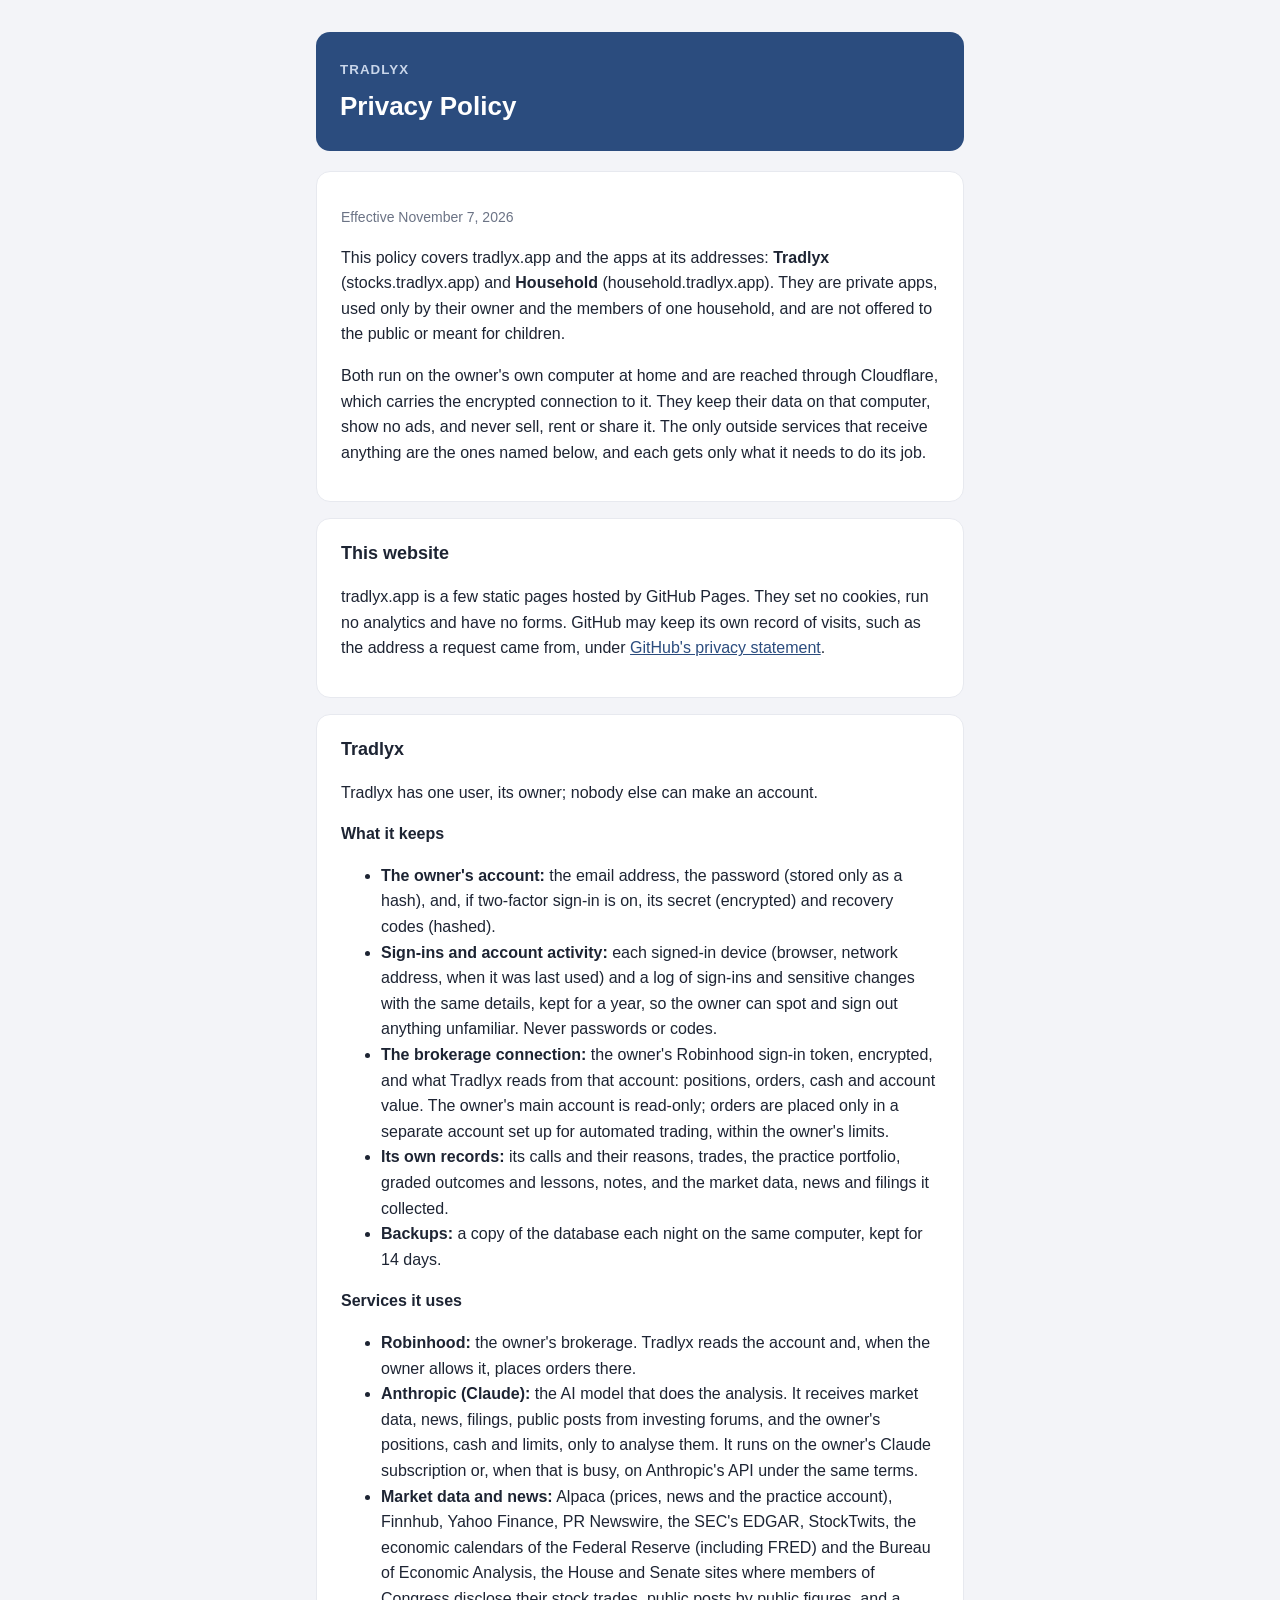
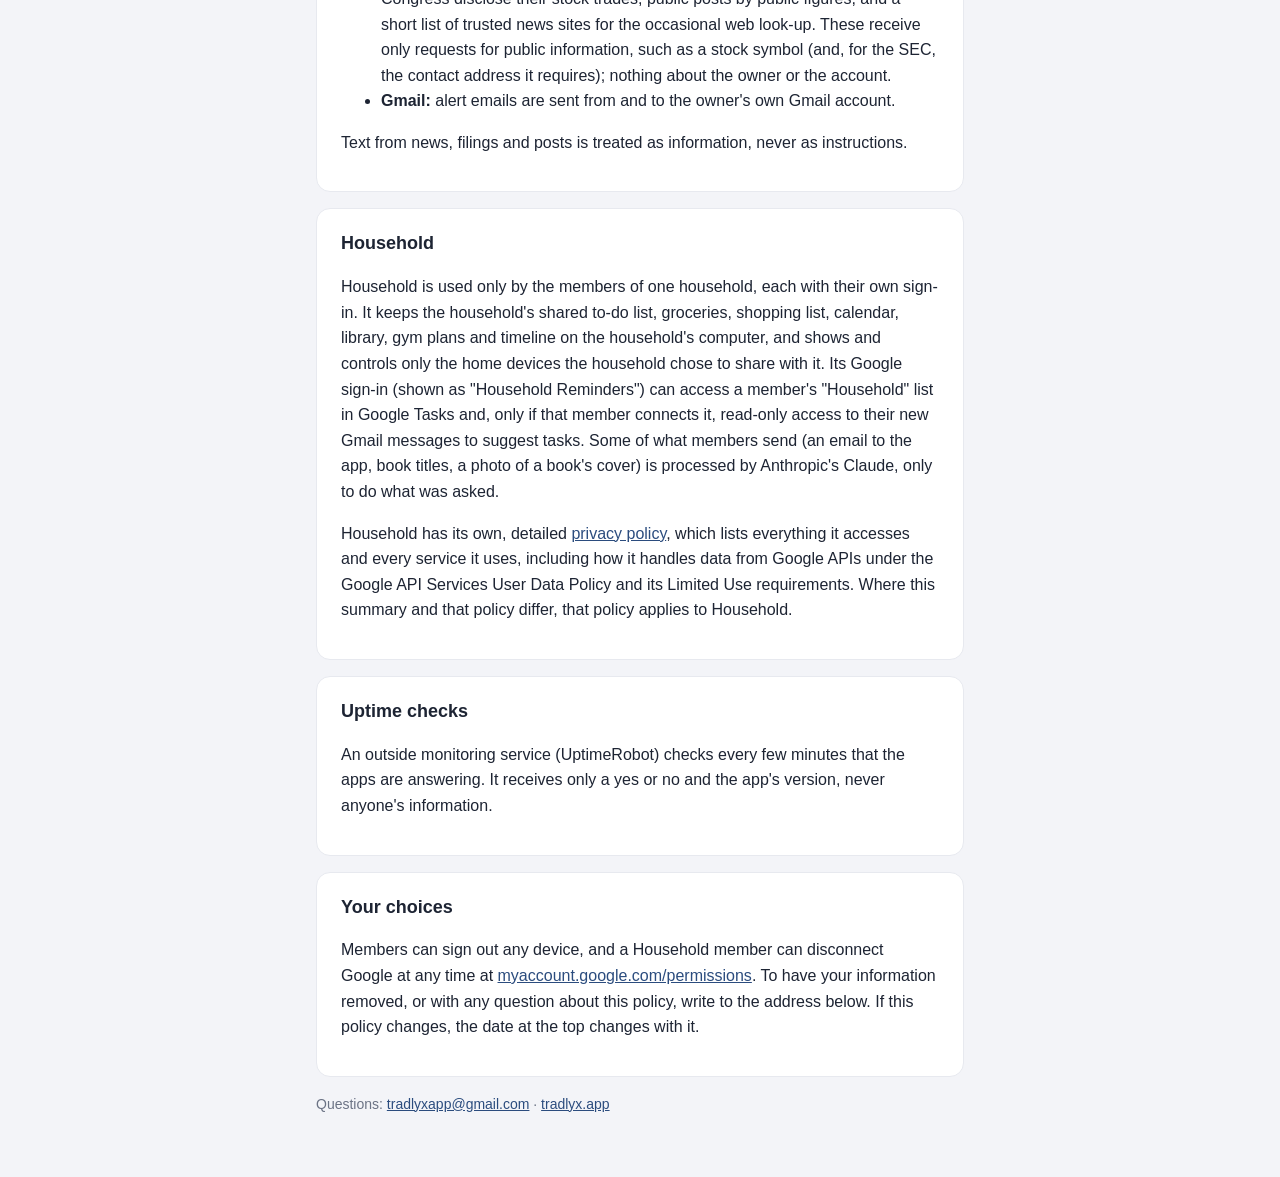
==== privacy.html @ bf99ff92 "tradlyx.app: home page and privacy policy for the site, Tradlyx and Household Co-Authored-By: Claude" ====
<!doctype html>
<html lang="en">
<head>
<meta charset="utf-8">
<meta name="viewport" content="width=device-width, initial-scale=1">
<title>Privacy Policy · Tradlyx</title>
<link rel="stylesheet" href="style.css">
</head>
<body>
<main>
  <header><small>Tradlyx</small><h1>Privacy Policy</h1></header>
  <section>
    <p class="muted">Effective November 7, 2026</p>
    <p>This policy covers tradlyx.app and the apps at its addresses: <b>Tradlyx</b> (stocks.tradlyx.app) and <b>Household</b> (household.tradlyx.app). They are private apps, used only by their owner and the members of one household, and are not offered to the public or meant for children.</p>
    <p>Both run on the owner's own computer at home and are reached through Cloudflare, which carries the encrypted connection to it. They keep their data on that computer, show no ads, and never sell, rent or share it. The only outside services that receive anything are the ones named below, and each gets only what it needs to do its job.</p>
  </section>
  <section>
    <h2>This website</h2>
    <p>tradlyx.app is a few static pages hosted by GitHub Pages. They set no cookies, run no analytics and have no forms. GitHub may keep its own record of visits, such as the address a request came from, under <a href="https://docs.github.com/en/site-policy/privacy-policies/github-general-privacy-statement">GitHub's privacy statement</a>.</p>
  </section>
  <section>
    <h2>Tradlyx</h2>
    <p>Tradlyx has one user, its owner; nobody else can make an account.</p>
    <h3>What it keeps</h3>
    <ul>
      <li><b>The owner's account:</b> the email address, the password (stored only as a hash), and, if two-factor sign-in is on, its secret (encrypted) and recovery codes (hashed).</li>
      <li><b>Sign-ins and account activity:</b> each signed-in device (browser, network address, when it was last used) and a log of sign-ins and sensitive changes with the same details, kept for a year, so the owner can spot and sign out anything unfamiliar. Never passwords or codes.</li>
      <li><b>The brokerage connection:</b> the owner's Robinhood sign-in token, encrypted, and what Tradlyx reads from that account: positions, orders, cash and account value. The owner's main account is read-only; orders are placed only in a separate account set up for automated trading, within the owner's limits.</li>
      <li><b>Its own records:</b> its calls and their reasons, trades, the practice portfolio, graded outcomes and lessons, notes, and the market data, news and filings it collected.</li>
      <li><b>Backups:</b> a copy of the database each night on the same computer, kept for 14 days.</li>
    </ul>
    <h3>Services it uses</h3>
    <ul>
      <li><b>Robinhood:</b> the owner's brokerage. Tradlyx reads the account and, when the owner allows it, places orders there.</li>
      <li><b>Anthropic (Claude):</b> the AI model that does the analysis. It receives market data, news, filings, public posts from investing forums, and the owner's positions, cash and limits, only to analyse them. It runs on the owner's Claude subscription or, when that is busy, on Anthropic's API under the same terms.</li>
      <li><b>Market data and news:</b> Alpaca (prices, news and the practice account), Finnhub, Yahoo Finance, PR Newswire, the SEC's EDGAR, StockTwits, the economic calendars of the Federal Reserve (including FRED) and the Bureau of Economic Analysis, the House and Senate sites where members of Congress disclose their stock trades, public posts by public figures, and a short list of trusted news sites for the occasional web look-up. These receive only requests for public information, such as a stock symbol (and, for the SEC, the contact address it requires); nothing about the owner or the account.</li>
      <li><b>Gmail:</b> alert emails are sent from and to the owner's own Gmail account.</li>
    </ul>
    <p>Text from news, filings and posts is treated as information, never as instructions.</p>
  </section>
  <section>
    <h2>Household</h2>
    <p>Household is used only by the members of one household, each with their own sign-in. It keeps the household's shared to-do list, groceries, shopping list, calendar, library, gym plans and timeline on the household's computer, and shows and controls only the home devices the household chose to share with it. Its Google sign-in (shown as "Household Reminders") can access a member's "Household" list in Google Tasks and, only if that member connects it, read-only access to their new Gmail messages to suggest tasks. Some of what members send (an email to the app, book titles, a photo of a book's cover) is processed by Anthropic's Claude, only to do what was asked.</p>
    <p>Household has its own, detailed <a href="https://tradlyxapp.github.io/household-reminders/privacy.html">privacy policy</a>, which lists everything it accesses and every service it uses, including how it handles data from Google APIs under the Google API Services User Data Policy and its Limited Use requirements. Where this summary and that policy differ, that policy applies to Household.</p>
  </section>
  <section>
    <h2>Uptime checks</h2>
    <p>An outside monitoring service (UptimeRobot) checks every few minutes that the apps are answering. It receives only a yes or no and the app's version, never anyone's information.</p>
  </section>
  <section>
    <h2>Your choices</h2>
    <p>Members can sign out any device, and a Household member can disconnect Google at any time at <a href="https://myaccount.google.com/permissions">myaccount.google.com/permissions</a>. To have your information removed, or with any question about this policy, write to the address below. If this policy changes, the date at the top changes with it.</p>
  </section>
  <p class="muted">Questions: <a href="mailto:tradlyxapp@gmail.com">tradlyxapp@gmail.com</a> · <a href="./">tradlyx.app</a></p>
</main>
</body>
</html>
---- style.css ----
:root { --ink: #1d2433; --muted: #6b7385; --brand: #2b4c7e; --page: #f3f4f8; --card: #fff; --line: #e7e9ef; }
@media (prefers-color-scheme: dark) { :root { --ink: #e8eaf0; --muted: #a0a7b8; --brand: #8fb0e3; --page: #14171f; --card: #1d212b; --line: #2c3240; } }
* { box-sizing: border-box; }
body { margin: 0; background: var(--page); color: var(--ink); font: 16px/1.6 -apple-system, BlinkMacSystemFont, "Segoe UI", Roboto, Helvetica, Arial, sans-serif; }
main { max-width: 680px; margin: 0 auto; padding: 32px 16px 48px; }
header { background: #2b4c7e; color: #fff; border-radius: 14px; padding: 24px; margin-bottom: 20px; }
header small { text-transform: uppercase; letter-spacing: .08em; color: #c9d6ea; font-weight: 600; }
header h1 { margin: 4px 0 0; font-size: 26px; }
section { background: var(--card); border: 1px solid var(--line); border-radius: 14px; padding: 20px 24px; margin-bottom: 16px; }
h2 { font-size: 18px; margin: 0 0 8px; }
p, li { color: var(--ink); }
.muted { color: var(--muted); font-size: 14px; }
a { color: var(--brand); }
h3 { font-size: 16px; margin: 16px 0 2px; }
h3:first-of-type { margin-top: 4px; }
h3 + p.muted { margin-top: 0; }
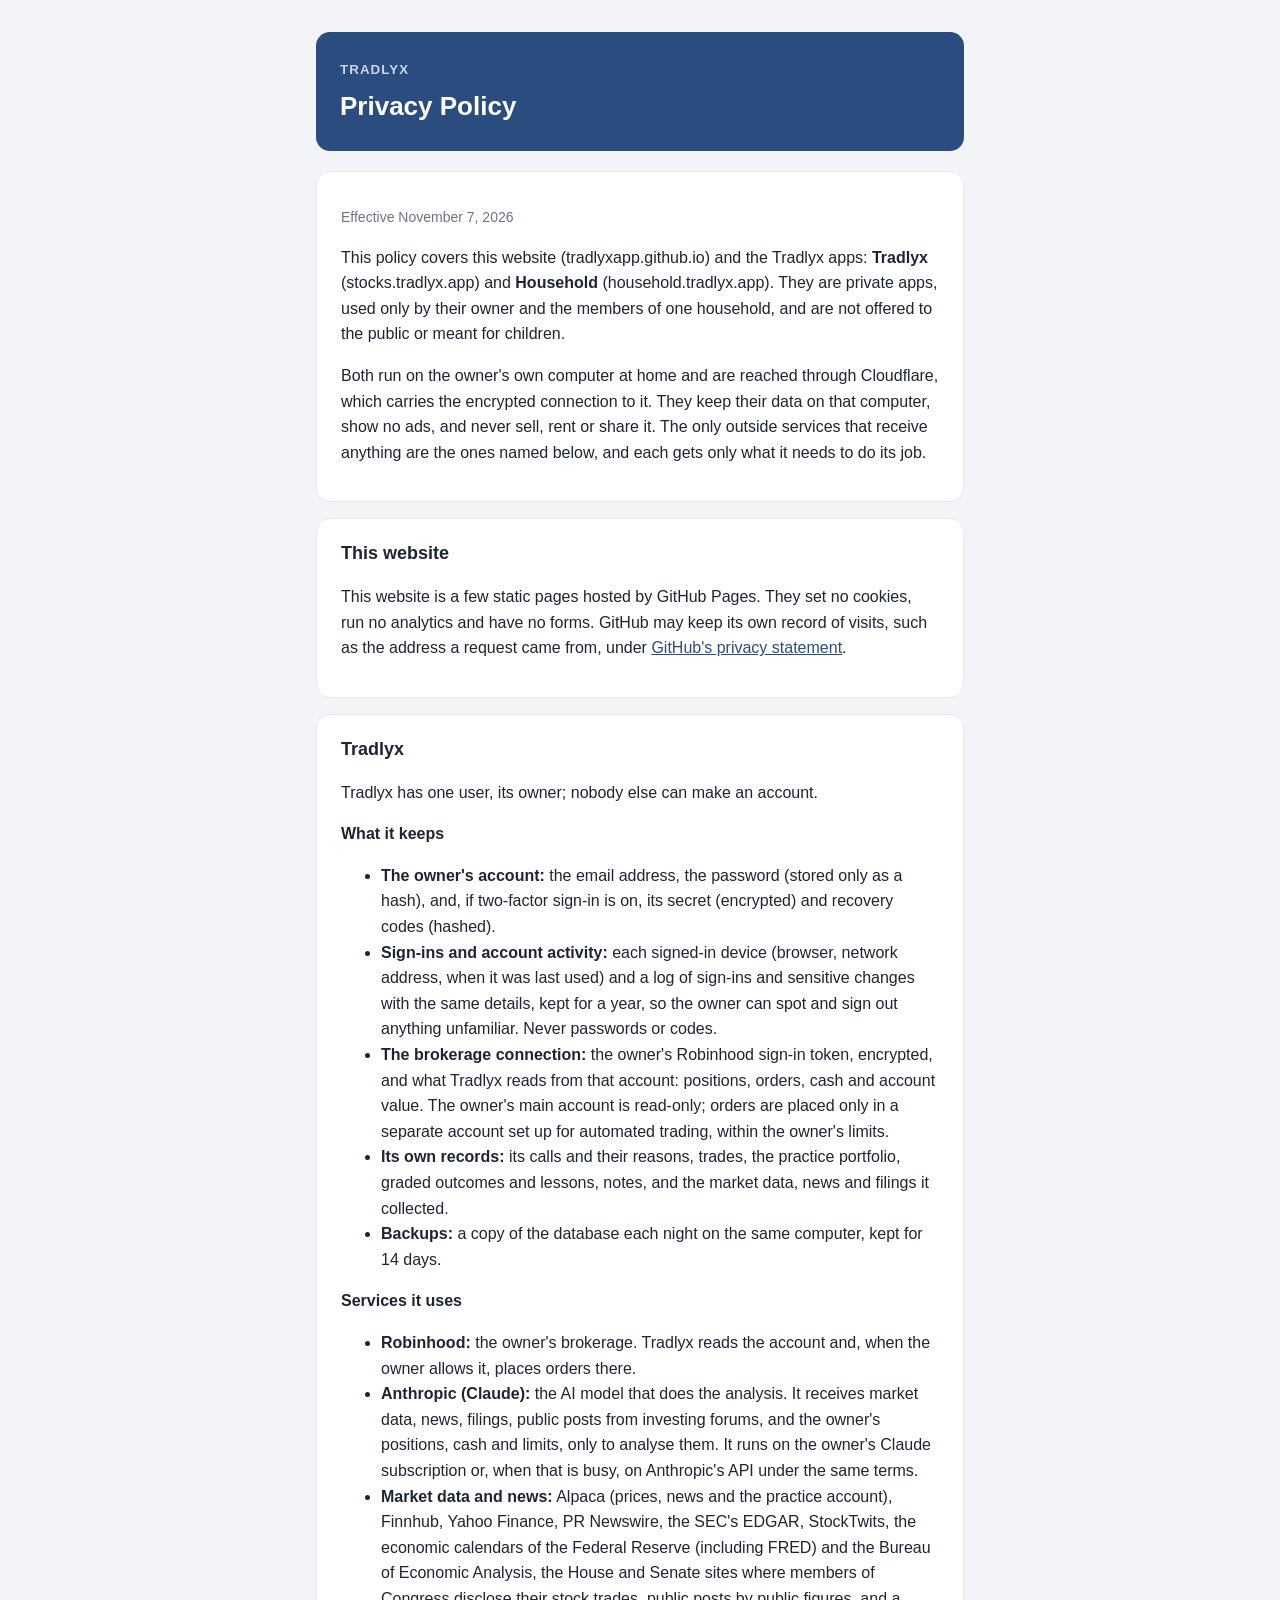
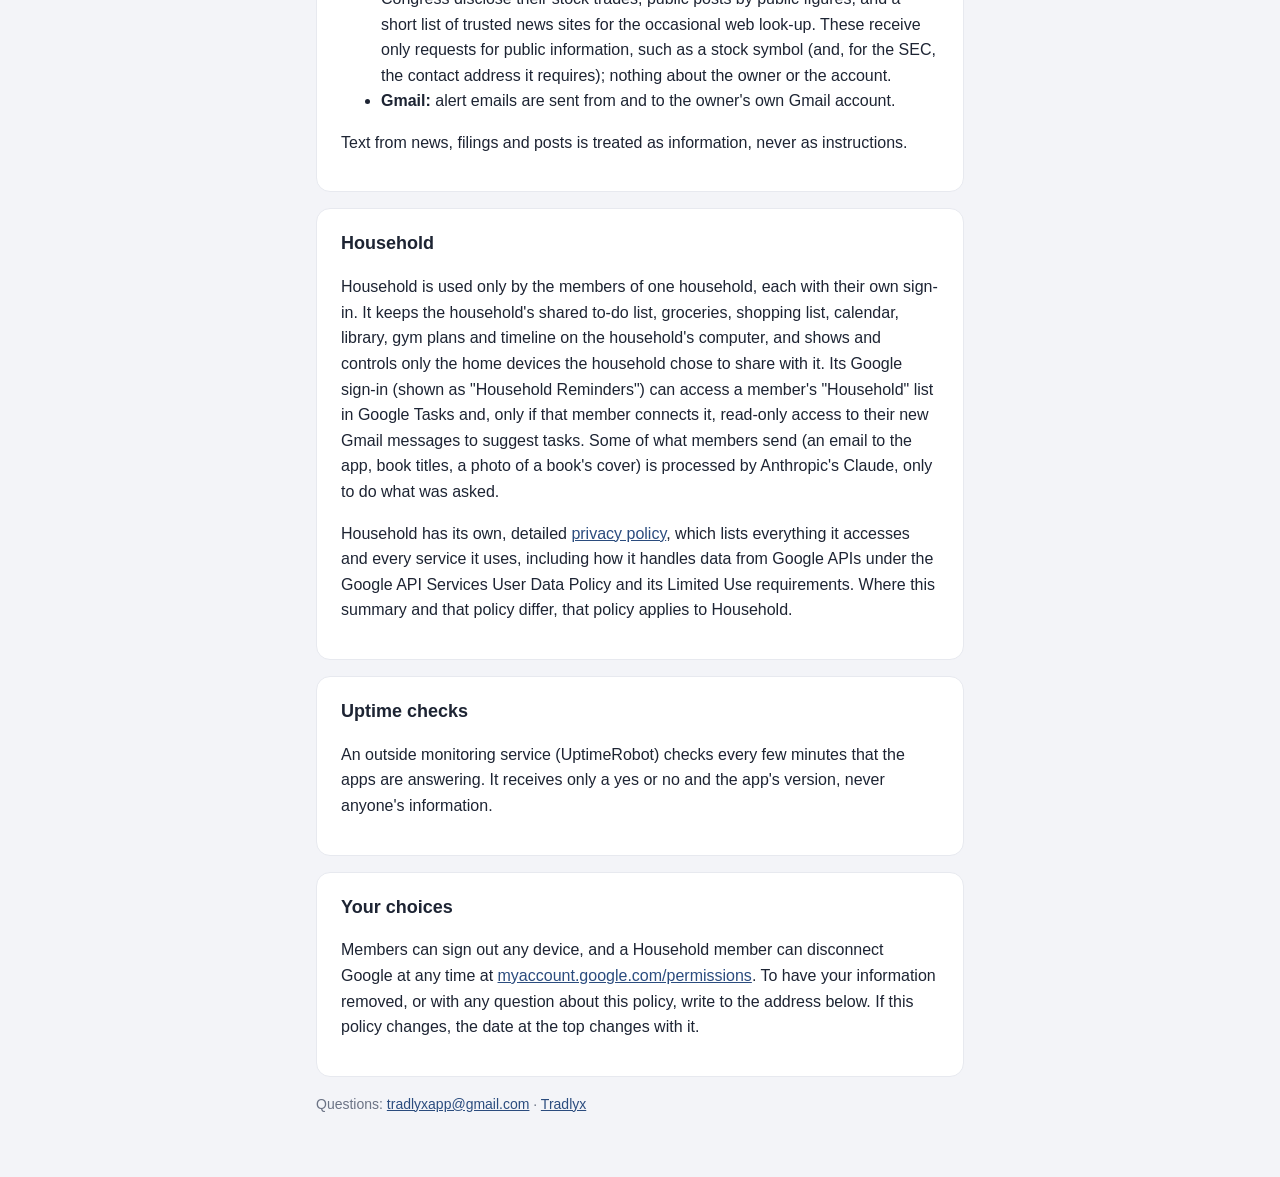
==== commit e7aad82c: "Serve as the account's own site (tradlyxapp.github.io) instead of a custom domain Co-Authored-By: Cl" ====
--- a/privacy.html
+++ b/privacy.html
@@ -11,12 +11,12 @@
   <header><small>Tradlyx</small><h1>Privacy Policy</h1></header>
   <section>
     <p class="muted">Effective November 7, 2026</p>
-    <p>This policy covers tradlyx.app and the apps at its addresses: <b>Tradlyx</b> (stocks.tradlyx.app) and <b>Household</b> (household.tradlyx.app). They are private apps, used only by their owner and the members of one household, and are not offered to the public or meant for children.</p>
+    <p>This policy covers this website (tradlyxapp.github.io) and the Tradlyx apps: <b>Tradlyx</b> (stocks.tradlyx.app) and <b>Household</b> (household.tradlyx.app). They are private apps, used only by their owner and the members of one household, and are not offered to the public or meant for children.</p>
     <p>Both run on the owner's own computer at home and are reached through Cloudflare, which carries the encrypted connection to it. They keep their data on that computer, show no ads, and never sell, rent or share it. The only outside services that receive anything are the ones named below, and each gets only what it needs to do its job.</p>
   </section>
   <section>
     <h2>This website</h2>
-    <p>tradlyx.app is a few static pages hosted by GitHub Pages. They set no cookies, run no analytics and have no forms. GitHub may keep its own record of visits, such as the address a request came from, under <a href="https://docs.github.com/en/site-policy/privacy-policies/github-general-privacy-statement">GitHub's privacy statement</a>.</p>
+    <p>This website is a few static pages hosted by GitHub Pages. They set no cookies, run no analytics and have no forms. GitHub may keep its own record of visits, such as the address a request came from, under <a href="https://docs.github.com/en/site-policy/privacy-policies/github-general-privacy-statement">GitHub's privacy statement</a>.</p>
   </section>
   <section>
     <h2>Tradlyx</h2>
@@ -51,7 +51,7 @@
     <h2>Your choices</h2>
     <p>Members can sign out any device, and a Household member can disconnect Google at any time at <a href="https://myaccount.google.com/permissions">myaccount.google.com/permissions</a>. To have your information removed, or with any question about this policy, write to the address below. If this policy changes, the date at the top changes with it.</p>
   </section>
-  <p class="muted">Questions: <a href="mailto:tradlyxapp@gmail.com">tradlyxapp@gmail.com</a> · <a href="./">tradlyx.app</a></p>
+  <p class="muted">Questions: <a href="mailto:tradlyxapp@gmail.com">tradlyxapp@gmail.com</a> · <a href="./">Tradlyx</a></p>
 </main>
 </body>
 </html>
